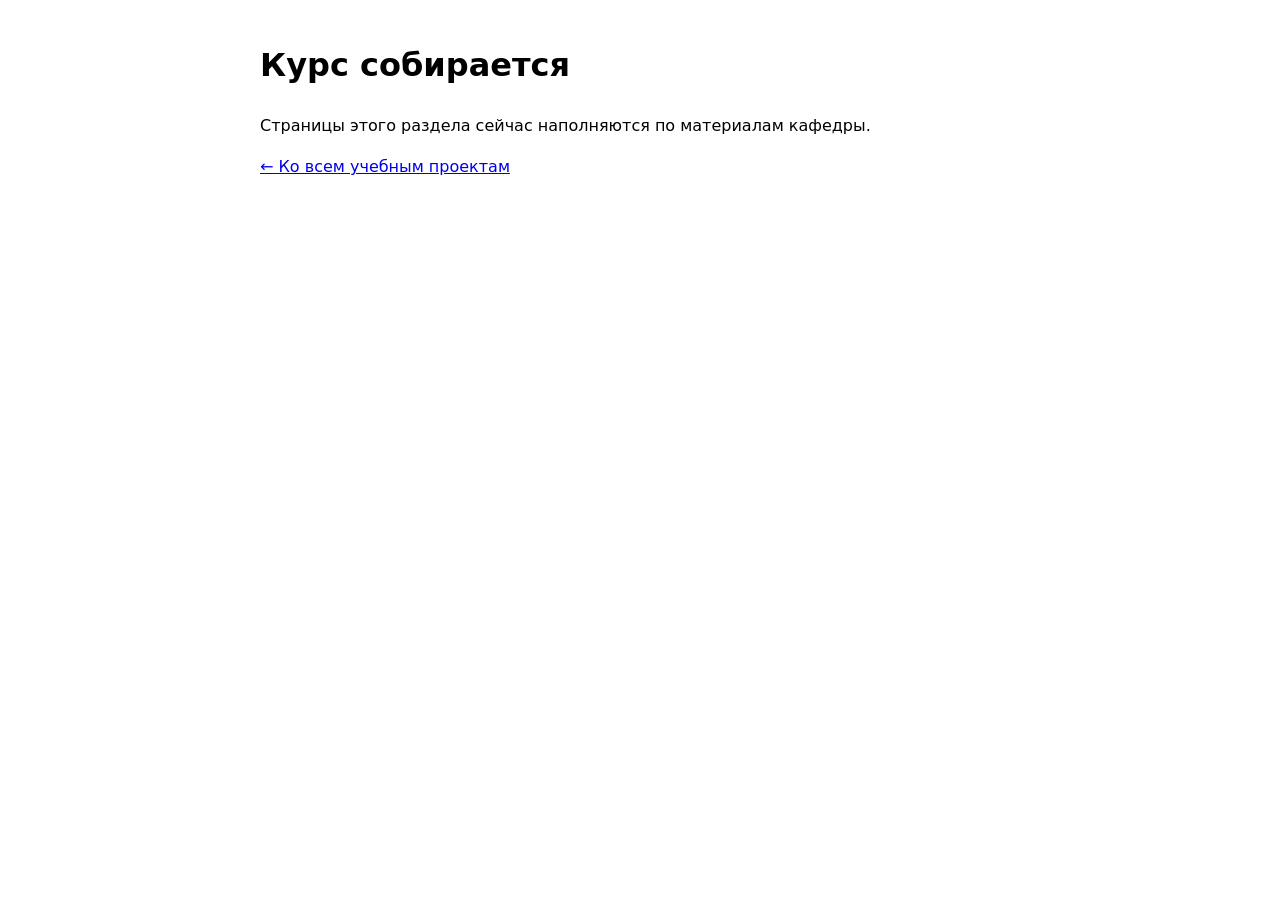
==== site/index.html @ 290fdfff "каркас сайта: заглушка, тесты, настройки развёртывания" ====
<!doctype html>
<html lang="ru">
<head>
<meta charset="utf-8">
<meta name="viewport" content="width=device-width, initial-scale=1">
<title>Курс строится</title>
</head>
<body>
<main class="wrap" style="max-width:760px;margin:40px auto;font:16px/1.6 system-ui,sans-serif;padding:0 16px">
  <h1>Курс собирается</h1>
  <p>Страницы этого раздела сейчас наполняются по материалам кафедры.</p>
  <p><a href="https://shadeswd.duckdns.org/">← Ко всем учебным проектам</a></p>
</main>
</body>
</html>
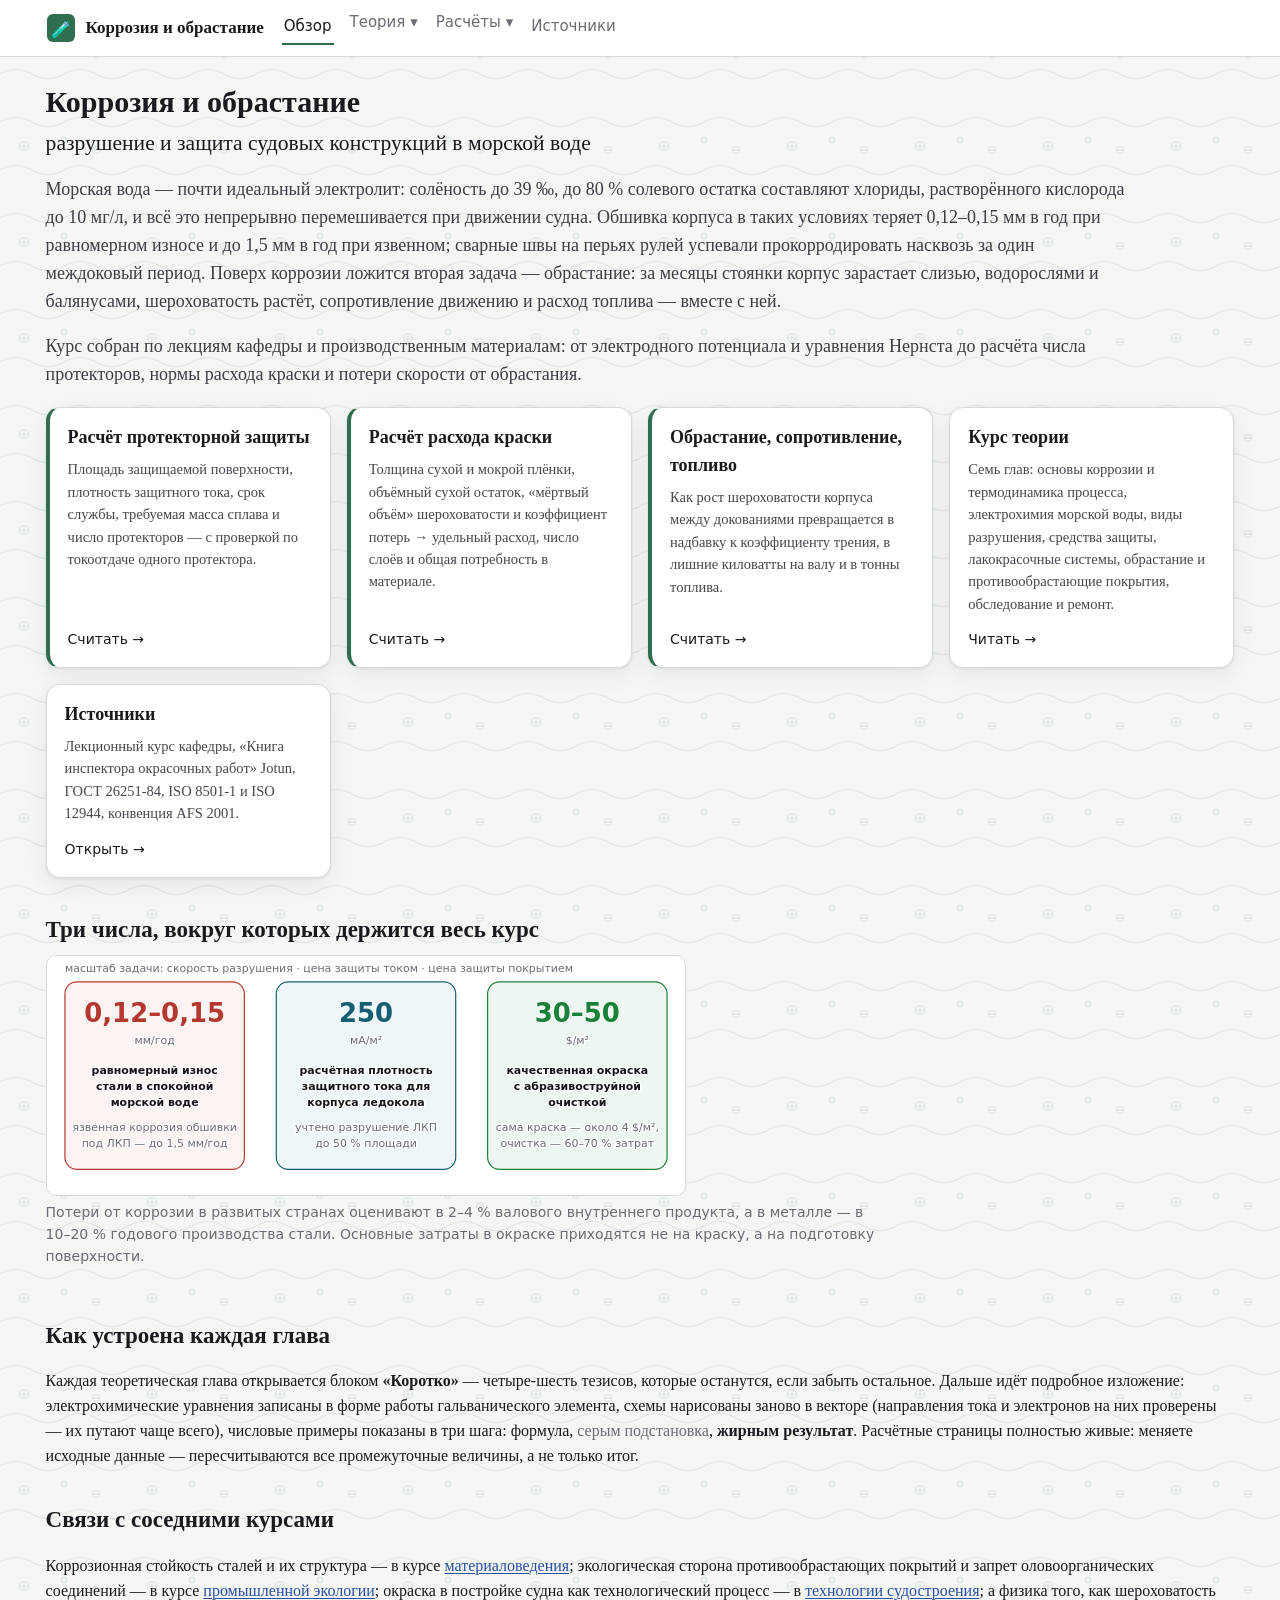
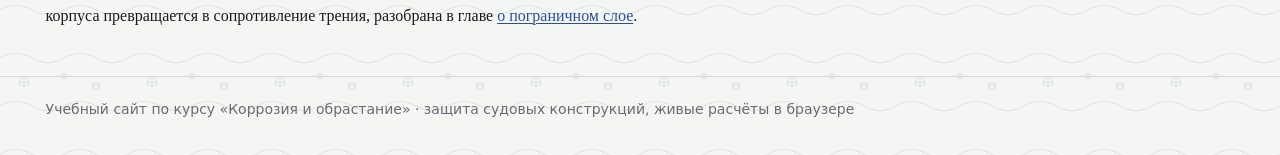
==== commit aa5ffefa: "коррозия и обрастание: 7 глав по лекциям курса, расчёты протекторов, расхода краски и потерь от обра" ====
--- a/site/index.html
+++ b/site/index.html
@@ -3,13 +3,134 @@
 <head>
 <meta charset="utf-8">
 <meta name="viewport" content="width=device-width, initial-scale=1">
-<title>Курс строится</title>
+<title>Коррозия и обрастание — защита судовых конструкций</title>
+<meta name="description" content="Учебный курс «Коррозия и обрастание»: электрохимическая коррозия в морской воде, виды локального разрушения, протекторная и катодная защита, лакокрасочные системы и контроль окраски, обрастание корпуса и противообрастающие покрытия. Семь глав теории и три живых расчёта в браузере.">
+<link rel="icon" href="data:image/svg+xml,<svg xmlns=%22http://www.w3.org/2000/svg%22 viewBox=%220 0 100 100%22><text y=%22.9em%22 font-size=%2290%22>🧪</text></svg>">
+<link rel="stylesheet" href="assets/style.css">
 </head>
 <body>
-<main class="wrap" style="max-width:760px;margin:40px auto;font:16px/1.6 system-ui,sans-serif;padding:0 16px">
-  <h1>Курс собирается</h1>
-  <p>Страницы этого раздела сейчас наполняются по материалам кафедры.</p>
-  <p><a href="https://shadeswd.duckdns.org/">← Ко всем учебным проектам</a></p>
+<script src="assets/site.js" data-root="./" data-page="index"></script>
+<main class="wrap">
+  <h1>Коррозия и обрастание<br><span style="font-weight:400;font-size:.72em">разрушение и защита судовых конструкций в морской воде</span></h1>
+
+  <p class="lead">Морская вода — почти идеальный электролит: солёность до 39 ‰,
+  до 80 % солевого остатка составляют хлориды, растворённого кислорода до
+  10 мг/л, и всё это непрерывно перемешивается при движении судна. Обшивка
+  корпуса в таких условиях теряет 0,12–0,15 мм в год при равномерном износе и
+  до 1,5 мм в год при язвенном; сварные швы на перьях рулей успевали
+  прокорродировать насквозь за один междоковый период. Поверх коррозии
+  ложится вторая задача — обрастание: за месяцы стоянки корпус зарастает
+  слизью, водорослями и балянусами, шероховатость растёт, сопротивление
+  движению и расход топлива — вместе с ней.</p>
+
+  <p class="lead">Курс собран по лекциям кафедры и производственным
+  материалам: от электродного потенциала и уравнения Нернста до расчёта числа
+  протекторов, нормы расхода краски и потери скорости от обрастания.</p>
+
+  <div class="cards">
+    <a class="card demo" href="p-protectors">
+      <h3>Расчёт протекторной защиты</h3>
+      <p>Площадь защищаемой поверхности, плотность защитного тока, срок службы,
+      требуемая масса сплава и число протекторов — с проверкой по токоотдаче
+      одного протектора.</p>
+      <div class="go">Считать →</div>
+    </a>
+    <a class="card demo" href="p-paint">
+      <h3>Расчёт расхода краски</h3>
+      <p>Толщина сухой и мокрой плёнки, объёмный сухой остаток, «мёртвый объём»
+      шероховатости и коэффициент потерь → удельный расход, число слоёв и общая
+      потребность в материале.</p>
+      <div class="go">Считать →</div>
+    </a>
+    <a class="card demo" href="p-fouling">
+      <h3>Обрастание, сопротивление, топливо</h3>
+      <p>Как рост шероховатости корпуса между докованиями превращается в
+      надбавку к коэффициенту трения, в лишние киловатты на валу и в тонны
+      топлива.</p>
+      <div class="go">Считать →</div>
+    </a>
+    <a class="card" href="theory">
+      <h3>Курс теории</h3>
+      <p>Семь глав: основы коррозии и термодинамика процесса, электрохимия
+      морской воды, виды разрушения, средства защиты, лакокрасочные системы,
+      обрастание и противообрастающие покрытия, обследование и ремонт.</p>
+      <div class="go">Читать →</div>
+    </a>
+    <a class="card" href="sources">
+      <h3>Источники</h3>
+      <p>Лекционный курс кафедры, «Книга инспектора окрасочных работ» Jotun,
+      ГОСТ 26251-84, ISO 8501-1 и ISO 12944, конвенция AFS 2001.</p>
+      <div class="go">Открыть →</div>
+    </a>
+  </div>
+
+  <h2>Три числа, вокруг которых держится весь курс</h2>
+  <div class="boards">
+    <div>
+      <svg viewBox="0 0 640 240" class="geo-board" style="max-width:640px" aria-label="Три ключевых показателя курса">
+        <!-- скорость коррозии -->
+        <g>
+          <rect x="18" y="26" width="180" height="188" rx="12" fill="#fdf3f2" stroke="#b3382e" stroke-width="1.2"/>
+          <text x="108" y="66" text-anchor="middle" style="font:600 26px system-ui;fill:#b3382e">0,12–0,15</text>
+          <text x="108" y="88" text-anchor="middle" class="cap gray">мм/год</text>
+          <text x="108" y="118" text-anchor="middle" class="cap b">равномерный износ</text>
+          <text x="108" y="134" text-anchor="middle" class="cap b">стали в спокойной</text>
+          <text x="108" y="150" text-anchor="middle" class="cap b">морской воде</text>
+          <text x="108" y="176" text-anchor="middle" class="cap gray">язвенная коррозия обшивки</text>
+          <text x="108" y="192" text-anchor="middle" class="cap gray">под ЛКП — до 1,5 мм/год</text>
+        </g>
+        <!-- защитная плотность тока -->
+        <g>
+          <rect x="230" y="26" width="180" height="188" rx="12" fill="#eef6f9" stroke="#155e75" stroke-width="1.2"/>
+          <text x="320" y="66" text-anchor="middle" style="font:600 26px system-ui;fill:#155e75">250</text>
+          <text x="320" y="88" text-anchor="middle" class="cap gray">мА/м²</text>
+          <text x="320" y="118" text-anchor="middle" class="cap b">расчётная плотность</text>
+          <text x="320" y="134" text-anchor="middle" class="cap b">защитного тока для</text>
+          <text x="320" y="150" text-anchor="middle" class="cap b">корпуса ледокола</text>
+          <text x="320" y="176" text-anchor="middle" class="cap gray">учтено разрушение ЛКП</text>
+          <text x="320" y="192" text-anchor="middle" class="cap gray">до 50 % площади</text>
+        </g>
+        <!-- стоимость окраски -->
+        <g>
+          <rect x="442" y="26" width="180" height="188" rx="12" fill="#eef6f1" stroke="#1a7f37" stroke-width="1.2"/>
+          <text x="532" y="66" text-anchor="middle" style="font:600 26px system-ui;fill:#1a7f37">30–50</text>
+          <text x="532" y="88" text-anchor="middle" class="cap gray">$/м²</text>
+          <text x="532" y="118" text-anchor="middle" class="cap b">качественная окраска</text>
+          <text x="532" y="134" text-anchor="middle" class="cap b">с абразивоструйной</text>
+          <text x="532" y="150" text-anchor="middle" class="cap b">очисткой</text>
+          <text x="532" y="176" text-anchor="middle" class="cap gray">сама краска — около 4 $/м²,</text>
+          <text x="532" y="192" text-anchor="middle" class="cap gray">очистка — 60–70 % затрат</text>
+        </g>
+        <text x="18" y="16" class="cap gray">масштаб задачи: скорость разрушения · цена защиты током · цена защиты покрытием</text>
+      </svg>
+      <div class="caption">Потери от коррозии в развитых странах оценивают в
+      2–4 % валового внутреннего продукта, а в металле — в 10–20 % годового
+      производства стали. Основные затраты в окраске приходятся не на краску,
+      а на подготовку поверхности.</div>
+    </div>
+  </div>
+
+  <h2>Как устроена каждая глава</h2>
+  <p>Каждая теоретическая глава открывается блоком <b>«Коротко»</b> — четыре-шесть
+  тезисов, которые останутся, если забыть остальное. Дальше идёт подробное
+  изложение: электрохимические уравнения записаны в форме работы
+  гальванического элемента, схемы нарисованы заново в векторе (направления
+  тока и электронов на них проверены — их путают чаще всего), числовые примеры
+  показаны в три шага: формула, <span style="color:#6b6b74">серым подстановка</span>,
+  <b>жирным результат</b>. Расчётные страницы полностью живые: меняете исходные
+  данные — пересчитываются все промежуточные величины, а не только итог.</p>
+
+  <h2>Связи с соседними курсами</h2>
+  <p>Коррозионная стойкость сталей и их структура — в курсе
+  <a href="https://shadeswd.duckdns.org/materials/">материаловедения</a>;
+  экологическая сторона противообрастающих покрытий и запрет оловоорганических
+  соединений — в курсе
+  <a href="https://shadeswd.duckdns.org/ecology/">промышленной экологии</a>;
+  окраска в постройке судна как технологический процесс — в
+  <a href="https://shadeswd.duckdns.org/shiptech/">технологии судостроения</a>;
+  а физика того, как шероховатость корпуса превращается в сопротивление
+  трения, разобрана в главе
+  <a href="https://shadeswd.duckdns.org/mzg/t-boundary">о пограничном слое</a>.</p>
 </main>
 </body>
 </html>
--- a/site/assets/style.css
+++ b/site/assets/style.css
@@ -0,0 +1,229 @@
+/* Коррозия и обрастание — стиль сайта */
+:root {
+  --bg: #f4f6f4;
+  --paper: #ffffff;
+  --ink: #1a1a1e;
+  --muted: #6b6b74;
+  --line: #d7dbd5;
+  --accent: #2f6f4f;
+  --accent2: #155e75;     /* тёмно-бирюзовый второго тела */
+  --green: #1a7f37;
+  --rust: #b3382e;
+  --chip: #e8ece7;
+  --link: #2b4fa0;
+  --shadow: 0 1px 3px rgba(20,20,30,.08), 0 8px 24px rgba(20,20,30,.06);
+}
+* { box-sizing: border-box; }
+html { scroll-behavior: smooth; }
+body {
+  margin: 0; background-color: var(--bg); background-image: url("data:image/svg+xml,%3Csvg xmlns='http://www.w3.org/2000/svg' width='128' height='96' viewBox='0 0 128 96'%3E%3Cg fill='none' stroke='%232f6f4f' opacity='0.12' stroke-width='1.2'%3E%3Cpath d='M0 26 q16 -9 32 0 q16 9 32 0 q16 -9 32 0 q16 9 32 0'/%3E%3Cpath d='M0 74 q16 -9 32 0 q16 9 32 0 q16 -9 32 0 q16 9 32 0'/%3E%3Ccircle cx='24' cy='50' r='4.5'/%3E%3Ccircle cx='64' cy='44' r='2.6'/%3E%3Ccircle cx='96' cy='54' r='3.4'/%3E%3Cpath d='M20 50 h8 M24 46 v8'/%3E%3Cpath d='M92 54 h8'/%3E%3C/g%3E%3C/svg%3E"); color: var(--ink);
+  font: 16px/1.55 Georgia, 'Times New Roman', serif;
+}
+a { color: var(--link); text-decoration-thickness: 1px; text-underline-offset: 2px; }
+a:hover { color: var(--accent); }
+code { font-family: ui-monospace, Consolas, monospace; font-size: .92em; background: var(--chip); padding: 1px 5px; border-radius: 4px; }
+
+.wrap { max-width: min(1600px, 96vw); margin: 0 auto; padding: 0 20px; }
+
+/* шапка */
+header.site {
+  background: var(--paper); border-bottom: 1px solid var(--line);
+  position: sticky; top: 0; z-index: 30;
+}
+header.site .wrap { display: flex; align-items: center; gap: 18px; min-height: 56px; flex-wrap: wrap; }
+.logo { display: flex; align-items: center; gap: 10px; font-weight: 700; text-decoration: none; color: var(--ink); font-size: 17px; }
+.logo svg { display: block; }
+nav.top { display: flex; gap: 4px 14px; flex-wrap: wrap; font-size: 15px; font-family: system-ui, sans-serif; }
+nav.top a { text-decoration: none; color: var(--muted); padding: 4px 2px; border-bottom: 2px solid transparent; }
+nav.top a.on, nav.top a:hover { color: var(--ink); border-bottom-color: var(--accent); }
+.nav-drop { position: relative; display: inline-block; }
+.nav-drop .drop {
+  display: none; position: absolute; left: -10px; top: 100%; z-index: 40;
+  background: var(--paper); border: 1px solid var(--line); border-radius: 10px;
+  box-shadow: var(--shadow); padding: 6px 0; min-width: 250px;
+}
+.nav-drop:hover .drop, .nav-drop:focus-within .drop { display: block; }
+.nav-drop .drop a {
+  display: block; padding: 7px 16px; border-bottom: none; white-space: nowrap;
+}
+.nav-drop .drop a:hover, .nav-drop .drop a.on { background: #eaf2ed; color: var(--ink); }
+
+h1 { font-size: 30px; line-height: 1.25; margin: 26px 0 6px; }
+h2 { font-size: 23px; margin: 34px 0 8px; }
+h3 { font-size: 18px; margin: 22px 0 6px; }
+.lead { font-size: 18px; color: #3d3d44; max-width: 60em; }
+.small, .muted { color: var(--muted); font-size: 14px; font-family: system-ui, sans-serif; }
+.note {
+  background: #fbf7ea; border: 1px solid #e7dcb8; border-radius: 10px;
+  padding: 10px 14px; margin: 14px 0; font-size: 15px;
+}
+.tip { background: #eef3ff; border-color: #c9d6f2; }
+.warn { background: #fdeeee; border-color: #eec6c2; }
+
+/* блок «Коротко» в начале каждой главы */
+.tldr {
+  background: #eaf2ed; border: 1px solid #bcd7c7; border-left: 5px solid var(--accent);
+  border-radius: 10px; padding: 12px 16px; margin: 16px 0 22px;
+}
+.tldr h2, .tldr h3 { margin: 0 0 6px; font: 700 15px system-ui, sans-serif;
+  text-transform: uppercase; letter-spacing: .06em; color: var(--accent); }
+.tldr ul { margin: 6px 0 0; padding-left: 22px; }
+.tldr li { margin: 4px 0; }
+
+/* выключные формулы KaTeX: на узком экране прокручиваются внутри себя */
+.katex-display { overflow-x: auto; overflow-y: hidden; padding: 2px 0 6px; }
+.katex-display > .katex { white-space: nowrap; }
+/* KaTeX дублирует формулу в MathML и прячет дубль абсолютным позиционированием,
+   но без left/top: пустой бокс 1×1 остаётся в конце широкой строки формулы и на
+   узком экране растягивает документ по горизонтали. Прижимаем дубль к началу. */
+.katex-mathml { position: absolute; clip: rect(1px,1px,1px,1px); width: 1px; height: 1px; overflow: hidden; left: 0 !important; top: 0 !important; }
+
+/* карточки */
+.cards { display: grid; grid-template-columns: repeat(auto-fill, minmax(250px, 1fr)); gap: 16px; margin: 18px 0; }
+.card {
+  background: var(--paper); border: 1px solid var(--line); border-radius: 14px;
+  padding: 16px 18px; box-shadow: var(--shadow); display: flex; flex-direction: column; gap: 6px;
+}
+.card h3 { margin: 0; }
+.card p { margin: 0; font-size: 14.5px; color: #46464e; }
+.card .go { margin-top: auto; padding-top: 8px; font-family: system-ui, sans-serif; font-size: 14px; }
+.card.demo { border-left: 4px solid var(--accent); }
+
+/* панель с доской */
+.panel {
+  background: var(--paper); border: 1px solid var(--line); border-radius: 14px;
+  box-shadow: var(--shadow); padding: 14px; margin: 18px 0;
+}
+.panel .caption { font-size: 14px; color: var(--muted); font-family: system-ui, sans-serif; margin-top: 6px; }
+.caption { font-size: 14px; color: var(--muted); font-family: system-ui, sans-serif; margin: 6px 0 16px; max-width: 60em; }
+.boards { display: flex; gap: 14px; flex-wrap: wrap; align-items: flex-start; }
+.boards > div { flex: 1 1 340px; min-width: 0; }
+
+/* SVG-доска */
+svg.geo-board {
+  width: 100%; height: auto; display: block; max-width: 100%;
+  background: #fff; border: 1px solid var(--line); border-radius: 10px;
+  touch-action: none; user-select: none;
+}
+.ln { stroke: #16161a; stroke-width: 1.6; fill: none; stroke-linecap: round; stroke-linejoin: round; }
+.ln-thin { stroke: #16161a; stroke-width: 1; fill: none; }
+.ln-dash { stroke-dasharray: 6 5; }
+/* палитра схем: #16161a / #155e75 / #b3382e / #1a7f37 / #6b6b74 */
+.red  { stroke: #b3382e; }
+.blue { stroke: #155e75; }
+.green{ stroke: #1a7f37; }
+.gray { stroke: #6b6b74; }
+.fill-soft { fill: rgba(21,94,117,.07); }
+.fill-red  { fill: rgba(179,56,46,.09); }
+.fill-green{ fill: rgba(26,127,55,.10); }
+.fill-steel{ fill: #e4e6e2; }
+.pt { fill: #16161a; stroke: none; }
+.pt.red { fill: #b3382e; } .pt.blue { fill: #155e75; } .pt.green { fill: #1a7f37; }
+.pt.open { fill: #fff; stroke: #16161a; stroke-width: 1.4; }
+/* подписи схем: 11px system-ui */
+.cap { font: 11px system-ui, sans-serif; fill: #16161a; paint-order: stroke; stroke: #ffffffd0; stroke-width: 2.6px; }
+.cap.red { fill: #b3382e; } .cap.blue { fill: #155e75; } .cap.green { fill: #1a7f37; }
+.cap.gray { fill: #6b6b74; }
+.cap.b { font-weight: 600; }
+
+/* контролы */
+.btn {
+  border: 1px solid var(--line); background: var(--paper); border-radius: 8px;
+  padding: 6px 12px; font: 14px system-ui, sans-serif; cursor: pointer; color: var(--ink);
+}
+.btn:hover { border-color: var(--accent); color: var(--accent); }
+.btn.primary { background: var(--accent); border-color: var(--accent); color: #fff; }
+.btn.primary:hover { filter: brightness(1.1); color: #fff; }
+.badge { display: inline-block; border-radius: 999px; padding: 3px 12px; font: 600 13.5px system-ui, sans-serif; }
+.badge.ok { background: #e3f2e7; color: #17632f; border: 1px solid #bcdcc6; }
+.badge.bad { background: #fbe7e5; color: #9c2b22; border: 1px solid #eec6c2; }
+.readout { font: 600 14px ui-monospace, monospace; background: var(--chip); border-radius: 6px; padding: 2px 8px; }
+
+/* ссылки на теорию */
+.theory-link {
+  display: inline-block; background: #eaf2ed; border: 1px solid #bcd7c7; border-radius: 999px;
+  padding: 2px 12px; font: 13.5px system-ui, sans-serif; text-decoration: none; margin: 2px 2px;
+}
+.theory-link::before { content: '§ '; color: var(--accent); font-weight: 700; }
+
+/* хронология */
+.timeline { border-left: 3px solid var(--line); margin: 16px 0 16px 8px; padding-left: 22px; }
+.timeline .ev { margin: 14px 0; position: relative; }
+.timeline .ev::before {
+  content: ''; position: absolute; left: -29px; top: 6px; width: 11px; height: 11px;
+  border-radius: 50%; background: var(--accent); border: 2px solid var(--bg);
+}
+.timeline .when { font: 700 14px system-ui, sans-serif; color: var(--accent); }
+
+/* библиография */
+ol.bib { padding-left: 24px; }
+ol.bib li { margin: 10px 0; }
+ol.bib .bib-url { font: 13px system-ui, sans-serif; }
+
+/* подвал */
+footer.site { border-top: 1px solid var(--line); margin-top: 48px; padding: 22px 0 34px; color: var(--muted); font-size: 14px; font-family: system-ui, sans-serif; }
+footer.site .wrap { display: flex; flex-wrap: wrap; gap: 10px 30px; justify-content: space-between; }
+
+@media (max-width: 720px) {
+  h1 { font-size: 24px; }
+  .boards > div { flex-basis: 100%; }
+  header.site { position: static; }
+  nav.top { font-size: 14px; gap: 2px 12px; }
+}
+.dim { opacity: .32; }
+
+/* карточки-ссылки (оглавления) — без подчёркивания */
+a.card { text-decoration: none; color: inherit; }
+a.card:hover { border-color: var(--accent); }
+a.card h3 { text-decoration: none; }
+a.btn { text-decoration: none; display: inline-block; }
+a.btn.primary:hover { color: #fff; }
+
+/* живой расчёт: формула (KaTeX, статична) → подстановка → результат */
+.calc { margin: 14px 0; }
+.calc-row { margin: 12px 0; padding-left: 12px; border-left: 3px solid var(--line); }
+.calc-row .cf { margin: 0 0 2px; }
+.calc-row .cf .katex-display { margin: 6px 0; }
+.calc-row .cs {
+  font: 15px/1.6 ui-monospace, Consolas, monospace;
+  overflow-x: auto; white-space: nowrap; padding-bottom: 2px;
+}
+.calc-row .cs .sub { color: #6b6b74; }
+.calc-row .cs b { color: var(--ink); background: #fdf3d7; padding: 0 5px; border-radius: 4px; }
+.calc-row.hl { border-left-color: var(--accent); }
+.calc-row .why { font: 13.5px/1.5 system-ui, sans-serif; color: var(--muted); margin-top: 2px; white-space: normal; }
+
+/* поля ввода живых расчётов */
+.inp { display: grid; grid-template-columns: repeat(auto-fill, minmax(210px, 1fr)); gap: 10px 16px; margin: 12px 0; font-family: system-ui, sans-serif; font-size: 14px; }
+.inp label { display: flex; flex-direction: column; gap: 3px; }
+.inp label > span { color: var(--muted); font-size: 13px; }
+.inp input[type=number], .inp select, .inp input[type=text] {
+  font: 15px system-ui, sans-serif; padding: 5px 8px; border: 1px solid var(--line);
+  border-radius: 7px; background: #fff; color: var(--ink); min-width: 0; max-width: 100%;
+}
+.inp input:focus, .inp select:focus { outline: 2px solid var(--accent); outline-offset: -1px; }
+.inp .wide { grid-column: 1 / -1; }
+
+/* таблицы */
+table.t { border-collapse: collapse; margin: 14px 0; font: 14.5px/1.45 system-ui, sans-serif; width: 100%; }
+table.t th, table.t td { border: 1px solid var(--line); padding: 6px 10px; text-align: left; vertical-align: top; }
+table.t th { background: var(--chip); font-weight: 600; }
+table.t td.n, table.t th.n { text-align: right; font-variant-numeric: tabular-nums; }
+table.t tr.on td { background: #fdf3d7; }
+.tscroll { overflow-x: auto; max-width: 100%; }
+
+/* живая сводка результатов расчёта */
+.live-sum { display: flex; flex-wrap: wrap; gap: 10px; margin-top: 12px; }
+.live-sum .cell {
+  background: #fff; border: 1px solid var(--line); border-radius: 10px;
+  padding: 7px 12px; min-width: 120px; font-family: system-ui, sans-serif;
+  transition: background .5s, border-color .5s;
+}
+.live-sum .cell .k { font-size: 12px; color: var(--muted); display: block; }
+.live-sum .cell .v { font-size: 17px; font-weight: 700; color: var(--ink); }
+.live-sum .cell.upd { background: #fdf3d7; border-color: #e7dcb8; transition: none; }
+
+/* мобильная защита от горизонтального переполнения */
+main table { display: block; max-width: 100%; overflow-x: auto; }
+main .readout, main .caption, main .small { overflow-wrap: anywhere; }
+main .note div, main .note span { overflow-wrap: anywhere; }
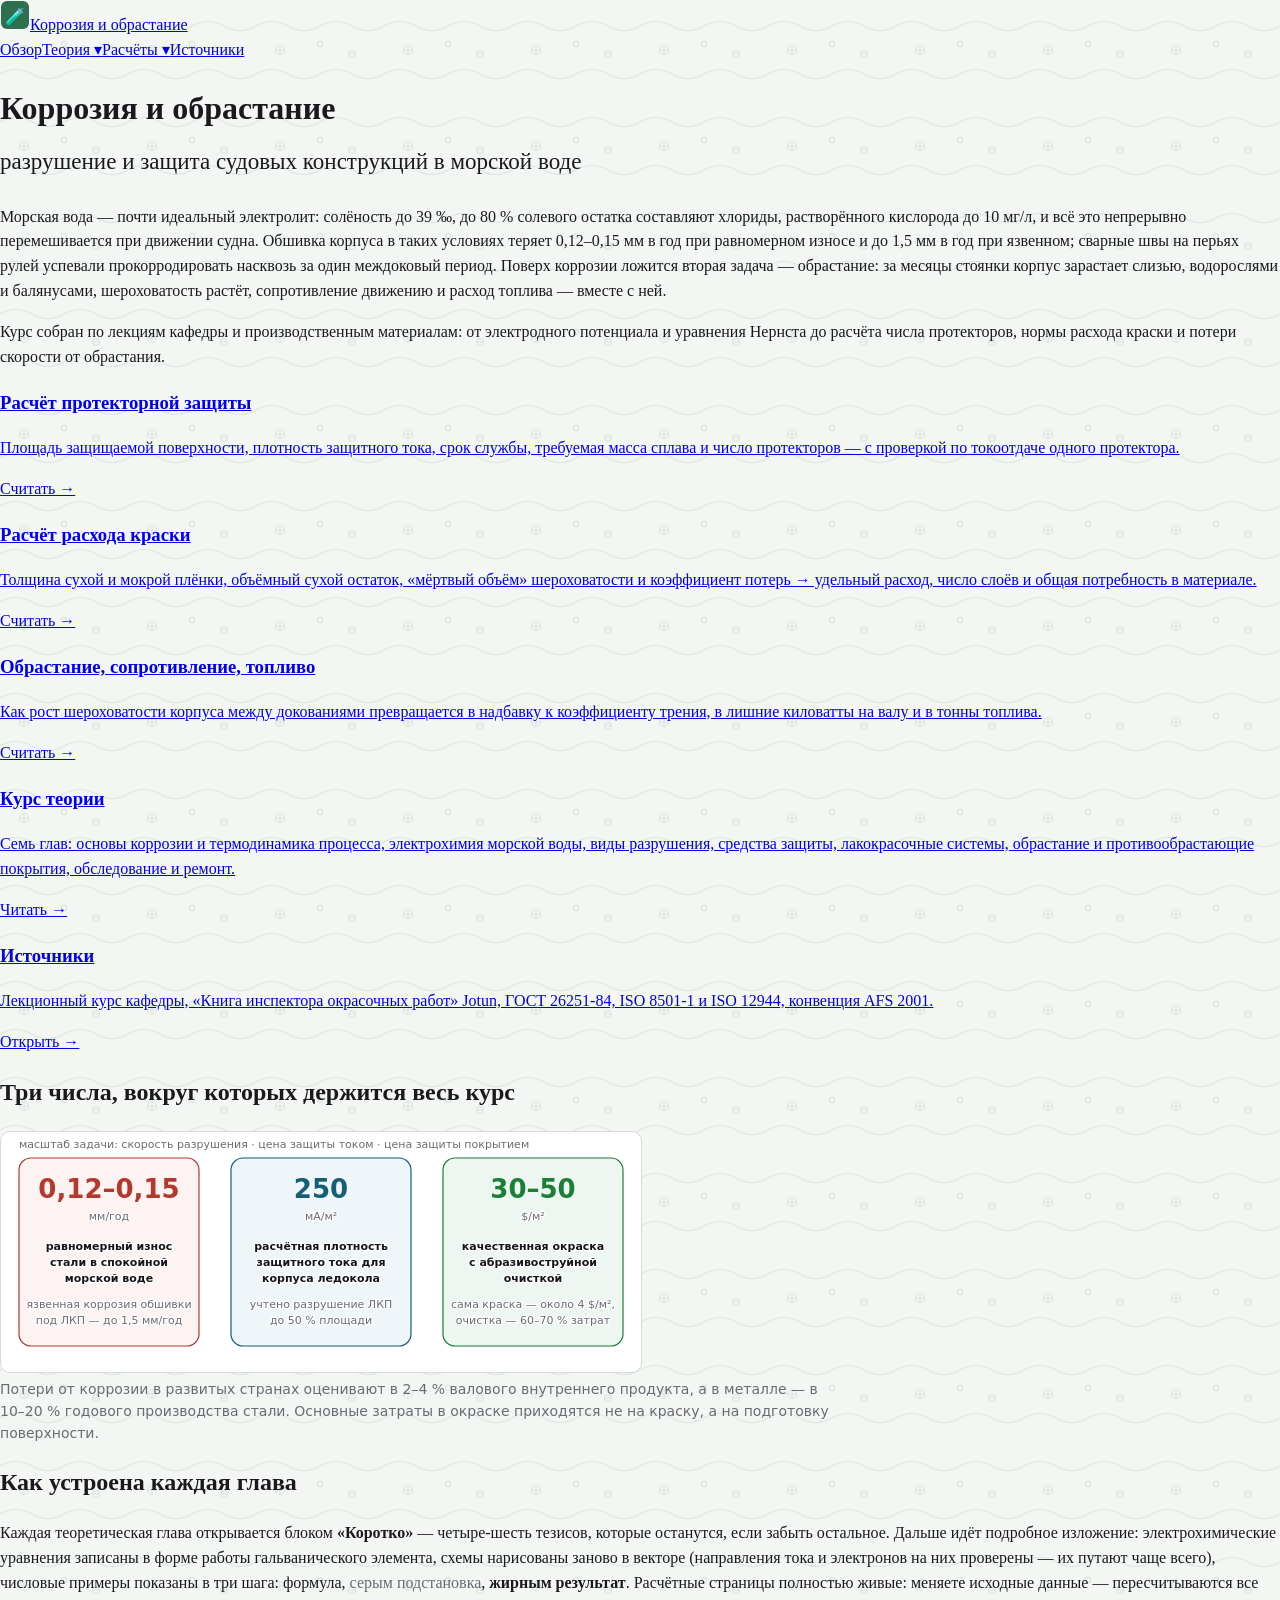
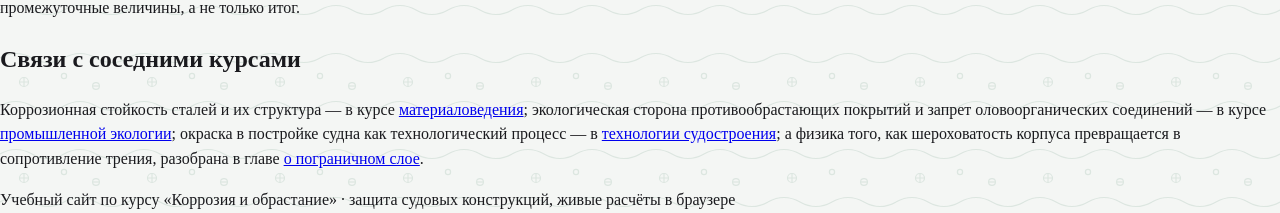
==== commit 57ef2ce9: "каркас страниц вынесен в общий модуль shell.js машинерия шапки (навигация с выпадашками, вставка hea" ====
--- a/site/index.html
+++ b/site/index.html
@@ -9,6 +9,8 @@
 <link rel="stylesheet" href="assets/style.css">
 </head>
 <body>
+<script src="assets/common.js"></script>
+<script src="assets/shell.js"></script>
 <script src="assets/site.js" data-root="./" data-page="index"></script>
 <main class="wrap">
   <h1>Коррозия и обрастание<br><span style="font-weight:400;font-size:.72em">разрушение и защита судовых конструкций в морской воде</span></h1>
--- a/site/assets/style.css
+++ b/site/assets/style.css
@@ -1,3 +1,4 @@
+@import url("/base.css");
 /* Коррозия и обрастание — стиль сайта */
 :root {
   --bg: #f4f6f4;
@@ -13,52 +14,18 @@
   --link: #2b4fa0;
   --shadow: 0 1px 3px rgba(20,20,30,.08), 0 8px 24px rgba(20,20,30,.06);
 }
-* { box-sizing: border-box; }
-html { scroll-behavior: smooth; }
 body {
   margin: 0; background-color: var(--bg); background-image: url("data:image/svg+xml,%3Csvg xmlns='http://www.w3.org/2000/svg' width='128' height='96' viewBox='0 0 128 96'%3E%3Cg fill='none' stroke='%232f6f4f' opacity='0.12' stroke-width='1.2'%3E%3Cpath d='M0 26 q16 -9 32 0 q16 9 32 0 q16 -9 32 0 q16 9 32 0'/%3E%3Cpath d='M0 74 q16 -9 32 0 q16 9 32 0 q16 -9 32 0 q16 9 32 0'/%3E%3Ccircle cx='24' cy='50' r='4.5'/%3E%3Ccircle cx='64' cy='44' r='2.6'/%3E%3Ccircle cx='96' cy='54' r='3.4'/%3E%3Cpath d='M20 50 h8 M24 46 v8'/%3E%3Cpath d='M92 54 h8'/%3E%3C/g%3E%3C/svg%3E"); color: var(--ink);
   font: 16px/1.55 Georgia, 'Times New Roman', serif;
 }
-a { color: var(--link); text-decoration-thickness: 1px; text-underline-offset: 2px; }
-a:hover { color: var(--accent); }
-code { font-family: ui-monospace, Consolas, monospace; font-size: .92em; background: var(--chip); padding: 1px 5px; border-radius: 4px; }
-
-.wrap { max-width: min(1600px, 96vw); margin: 0 auto; padding: 0 20px; }
 
 /* шапка */
-header.site {
-  background: var(--paper); border-bottom: 1px solid var(--line);
-  position: sticky; top: 0; z-index: 30;
-}
-header.site .wrap { display: flex; align-items: center; gap: 18px; min-height: 56px; flex-wrap: wrap; }
-.logo { display: flex; align-items: center; gap: 10px; font-weight: 700; text-decoration: none; color: var(--ink); font-size: 17px; }
-.logo svg { display: block; }
-nav.top { display: flex; gap: 4px 14px; flex-wrap: wrap; font-size: 15px; font-family: system-ui, sans-serif; }
-nav.top a { text-decoration: none; color: var(--muted); padding: 4px 2px; border-bottom: 2px solid transparent; }
-nav.top a.on, nav.top a:hover { color: var(--ink); border-bottom-color: var(--accent); }
-.nav-drop { position: relative; display: inline-block; }
 .nav-drop .drop {
   display: none; position: absolute; left: -10px; top: 100%; z-index: 40;
   background: var(--paper); border: 1px solid var(--line); border-radius: 10px;
   box-shadow: var(--shadow); padding: 6px 0; min-width: 250px;
 }
-.nav-drop:hover .drop, .nav-drop:focus-within .drop { display: block; }
-.nav-drop .drop a {
-  display: block; padding: 7px 16px; border-bottom: none; white-space: nowrap;
-}
 .nav-drop .drop a:hover, .nav-drop .drop a.on { background: #eaf2ed; color: var(--ink); }
-
-h1 { font-size: 30px; line-height: 1.25; margin: 26px 0 6px; }
-h2 { font-size: 23px; margin: 34px 0 8px; }
-h3 { font-size: 18px; margin: 22px 0 6px; }
-.lead { font-size: 18px; color: #3d3d44; max-width: 60em; }
-.small, .muted { color: var(--muted); font-size: 14px; font-family: system-ui, sans-serif; }
-.note {
-  background: #fbf7ea; border: 1px solid #e7dcb8; border-radius: 10px;
-  padding: 10px 14px; margin: 14px 0; font-size: 15px;
-}
-.tip { background: #eef3ff; border-color: #c9d6f2; }
-.warn { background: #fdeeee; border-color: #eec6c2; }
 
 /* блок «Коротко» в начале каждой главы */
 .tldr {
@@ -71,33 +38,14 @@
 .tldr li { margin: 4px 0; }
 
 /* выключные формулы KaTeX: на узком экране прокручиваются внутри себя */
-.katex-display { overflow-x: auto; overflow-y: hidden; padding: 2px 0 6px; }
 .katex-display > .katex { white-space: nowrap; }
 /* KaTeX дублирует формулу в MathML и прячет дубль абсолютным позиционированием,
    но без left/top: пустой бокс 1×1 остаётся в конце широкой строки формулы и на
    узком экране растягивает документ по горизонтали. Прижимаем дубль к началу. */
 .katex-mathml { position: absolute; clip: rect(1px,1px,1px,1px); width: 1px; height: 1px; overflow: hidden; left: 0 !important; top: 0 !important; }
 
-/* карточки */
-.cards { display: grid; grid-template-columns: repeat(auto-fill, minmax(250px, 1fr)); gap: 16px; margin: 18px 0; }
-.card {
-  background: var(--paper); border: 1px solid var(--line); border-radius: 14px;
-  padding: 16px 18px; box-shadow: var(--shadow); display: flex; flex-direction: column; gap: 6px;
-}
-.card h3 { margin: 0; }
-.card p { margin: 0; font-size: 14.5px; color: #46464e; }
-.card .go { margin-top: auto; padding-top: 8px; font-family: system-ui, sans-serif; font-size: 14px; }
-.card.demo { border-left: 4px solid var(--accent); }
-
 /* панель с доской */
-.panel {
-  background: var(--paper); border: 1px solid var(--line); border-radius: 14px;
-  box-shadow: var(--shadow); padding: 14px; margin: 18px 0;
-}
-.panel .caption { font-size: 14px; color: var(--muted); font-family: system-ui, sans-serif; margin-top: 6px; }
 .caption { font-size: 14px; color: var(--muted); font-family: system-ui, sans-serif; margin: 6px 0 16px; max-width: 60em; }
-.boards { display: flex; gap: 14px; flex-wrap: wrap; align-items: flex-start; }
-.boards > div { flex: 1 1 340px; min-width: 0; }
 
 /* SVG-доска */
 svg.geo-board {
@@ -105,9 +53,6 @@
   background: #fff; border: 1px solid var(--line); border-radius: 10px;
   touch-action: none; user-select: none;
 }
-.ln { stroke: #16161a; stroke-width: 1.6; fill: none; stroke-linecap: round; stroke-linejoin: round; }
-.ln-thin { stroke: #16161a; stroke-width: 1; fill: none; }
-.ln-dash { stroke-dasharray: 6 5; }
 /* палитра схем: #16161a / #155e75 / #b3382e / #1a7f37 / #6b6b74 */
 .red  { stroke: #b3382e; }
 .blue { stroke: #155e75; }
@@ -119,7 +64,6 @@
 .fill-steel{ fill: #e4e6e2; }
 .pt { fill: #16161a; stroke: none; }
 .pt.red { fill: #b3382e; } .pt.blue { fill: #155e75; } .pt.green { fill: #1a7f37; }
-.pt.open { fill: #fff; stroke: #16161a; stroke-width: 1.4; }
 /* подписи схем: 11px system-ui */
 .cap { font: 11px system-ui, sans-serif; fill: #16161a; paint-order: stroke; stroke: #ffffffd0; stroke-width: 2.6px; }
 .cap.red { fill: #b3382e; } .cap.blue { fill: #155e75; } .cap.green { fill: #1a7f37; }
@@ -127,17 +71,8 @@
 .cap.b { font-weight: 600; }
 
 /* контролы */
-.btn {
-  border: 1px solid var(--line); background: var(--paper); border-radius: 8px;
-  padding: 6px 12px; font: 14px system-ui, sans-serif; cursor: pointer; color: var(--ink);
-}
 .btn:hover { border-color: var(--accent); color: var(--accent); }
 .btn.primary { background: var(--accent); border-color: var(--accent); color: #fff; }
-.btn.primary:hover { filter: brightness(1.1); color: #fff; }
-.badge { display: inline-block; border-radius: 999px; padding: 3px 12px; font: 600 13.5px system-ui, sans-serif; }
-.badge.ok { background: #e3f2e7; color: #17632f; border: 1px solid #bcdcc6; }
-.badge.bad { background: #fbe7e5; color: #9c2b22; border: 1px solid #eec6c2; }
-.readout { font: 600 14px ui-monospace, monospace; background: var(--chip); border-radius: 6px; padding: 2px 8px; }
 
 /* ссылки на теорию */
 .theory-link {
@@ -146,36 +81,16 @@
 }
 .theory-link::before { content: '§ '; color: var(--accent); font-weight: 700; }
 
-/* хронология */
-.timeline { border-left: 3px solid var(--line); margin: 16px 0 16px 8px; padding-left: 22px; }
-.timeline .ev { margin: 14px 0; position: relative; }
-.timeline .ev::before {
-  content: ''; position: absolute; left: -29px; top: 6px; width: 11px; height: 11px;
-  border-radius: 50%; background: var(--accent); border: 2px solid var(--bg);
-}
-.timeline .when { font: 700 14px system-ui, sans-serif; color: var(--accent); }
-
 /* библиография */
-ol.bib { padding-left: 24px; }
-ol.bib li { margin: 10px 0; }
 ol.bib .bib-url { font: 13px system-ui, sans-serif; }
 
-/* подвал */
-footer.site { border-top: 1px solid var(--line); margin-top: 48px; padding: 22px 0 34px; color: var(--muted); font-size: 14px; font-family: system-ui, sans-serif; }
-footer.site .wrap { display: flex; flex-wrap: wrap; gap: 10px 30px; justify-content: space-between; }
-
 @media (max-width: 720px) {
-  h1 { font-size: 24px; }
-  .boards > div { flex-basis: 100%; }
-  header.site { position: static; }
+      header.site { position: static; }
   nav.top { font-size: 14px; gap: 2px 12px; }
 }
-.dim { opacity: .32; }
 
 /* карточки-ссылки (оглавления) — без подчёркивания */
-a.card { text-decoration: none; color: inherit; }
 a.card:hover { border-color: var(--accent); }
-a.card h3 { text-decoration: none; }
 a.btn { text-decoration: none; display: inline-block; }
 a.btn.primary:hover { color: #fff; }
 
@@ -227,3 +142,10 @@
 main table { display: block; max-width: 100%; overflow-x: auto; }
 main .readout, main .caption, main .small { overflow-wrap: anywhere; }
 main .note div, main .note span { overflow-wrap: anywhere; }
+
+/* таблица виджета многокритериального выбора (relmet-choice.js) */
+table.el { width: 100%; border-collapse: collapse; font: 14.5px system-ui, sans-serif; margin: 12px 0; }
+table.el th, table.el td { border-bottom: 1px solid var(--line); padding: 6px 8px; text-align: center; vertical-align: middle; }
+table.el th:first-child, table.el td:first-child { text-align: left; }
+table.el th { background: var(--chip); font-weight: 600; }
+.relmet-box input[type=number] { font: 13.5px system-ui, sans-serif; padding: 3px 5px; border: 1px solid var(--line); border-radius: 6px; }
